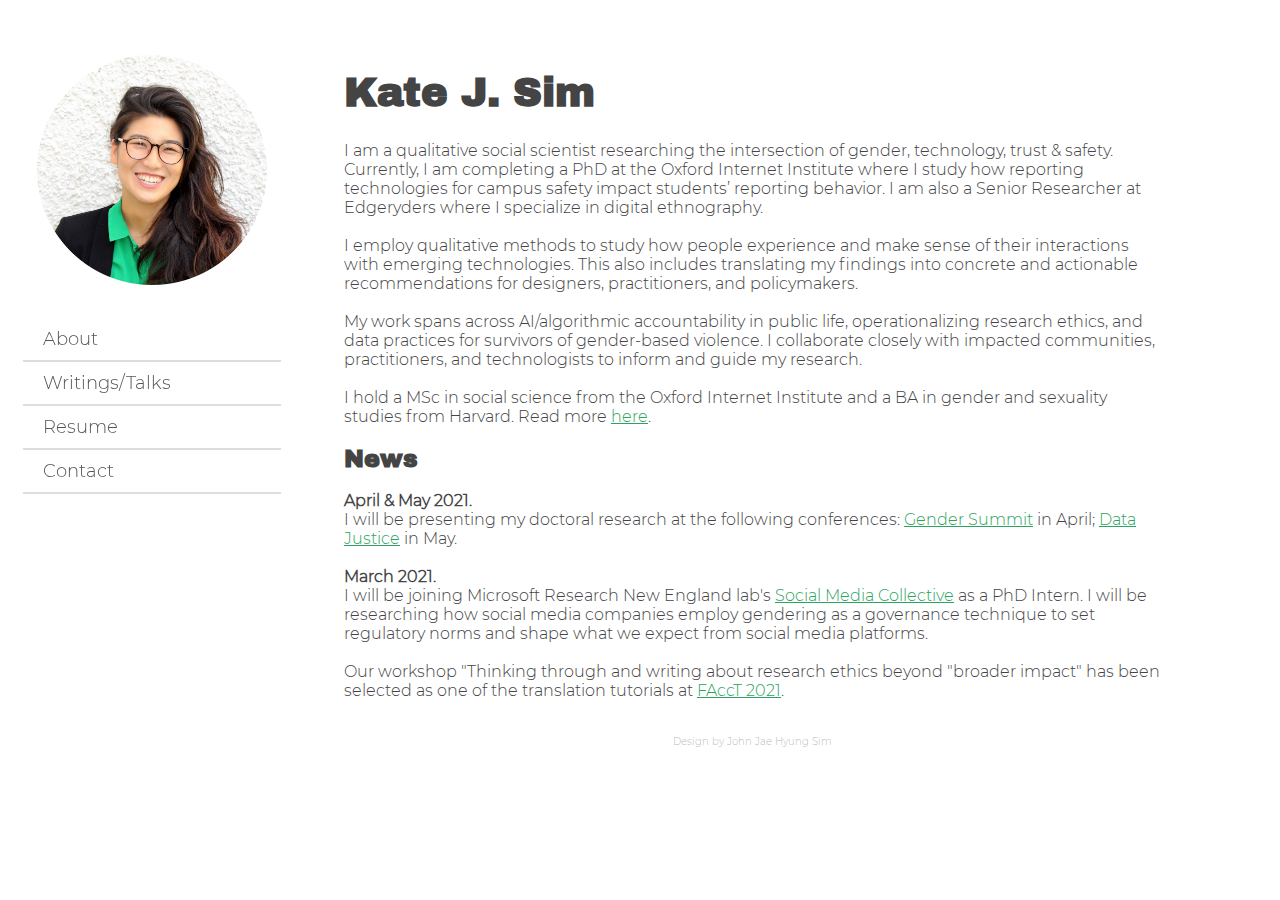
==== index.html @ 0397e242 "Update index.html" ====
<!DOCTYPE html>
<html>

<head>  
	<meta name="viewport" content="width=device-width, initial-scale=1">
	<link rel="stylesheet" href="tc-style.css">
	<link rel="stylesheet" href="./fonts/font-awesome-4.7.0/css/font-awesome.min.css">

	<!-- Viewport Setting -->
	<meta name="viewport" content="width=device-width, initial-scale=1.0">


	<!-- External Link Thumbnail Info -->
	<meta property="og:image"       content="./photos/Portrait_NH_Light_FilterY1_landscape.jpg" />
	<meta property="og:type"        content="website" />
	<meta property="og:url"         content="https://www.katejsim.com" />
	<meta property="og:title"       content="Kate J. Sim - research in gender, technology, trust & safety" />
	<meta property="og:description" content="Professional website of Kate J. Sim." />


	<title> Kate J. Sim </title>
</head>


	<script>
		function extendNav() {
			var x = document.getElementById("menu");
			if (x.className === "navlinks") {
				x.className += " responsive";
			}
			else {
				x.className = "navlinks";
			}
		}

	</script>



<body>


<div class="container">

	<div class="row">
		<div class="column sidebar sticky">
			<div class="row nav" id="profile">
				<a href="./index.html">
					<img src="./photos/profile.png" class="navprofile">
				</a>
			</div>

			<div class="row nav" id="navigation">
				<ul class="navlinks" id="menu">
					<li class="icon"> <a href="javascript:void(0);" onclick="extendNav()">
							<i class="fa fa-bars"></i></a></li>
					<li> <a href="./bio/bio.html">About</a></li>
					<li> <a href="./writing/writing_talks.html">Writings/Talks</a></li>
					<li> <a href="./cv/currvit.html">Resume</a></li>
					<li> <a href="./contact/contact.html">Contact</a></li>
				</ul>
			</div>
		</div>

		<div class="column contentframe">
			<div class="row tbody" id="text-body">
				<h1> Kate J. Sim </h1>
				<p>
				I am a qualitative social scientist researching the intersection of gender, technology, trust & safety. 
				Currently, I am completing a PhD at the Oxford Internet Institute where I study how reporting technologies for campus safety impact students’ reporting behavior. 
				I am also a Senior Researcher at Edgeryders where I specialize in digital ethnography.<br><br>

				I employ qualitative methods to study how people experience and make sense of their interactions with emerging technologies. 
				This also includes translating my findings into concrete and actionable recommendations for designers, practitioners, and policymakers.<br><br>

				My work spans across AI/algorithmic accountability in public life, operationalizing research ethics, and data practices for survivors of gender-based violence. 
				I collaborate closely with impacted communities, practitioners, and technologists to inform and guide my research. <br><br>

				I hold a MSc in social science from the Oxford Internet Institute and a BA in gender 
				and sexuality studies from Harvard. 
					
				Read more <a href="./bio/bio.html">here</a>.

				</p>


				<h2> News </h2>
				<p>
				    <b>April & May 2021. </b><br>
				    I will be presenting my doctoral research at the following conferences: 
				    <a href="https://gender-summit.com/gs21-2021-europe" target="_blank">Gender Summit</a> in April;
				    <a href="https://datajusticelab.org/data-justice-2020/" target="_blank">Data Justice</a> in May.<br><br>
					
				    <b>March 2021.  </b><br>
				    I will be joining Microsoft Research New England lab's 
				    <a href="https://socialmediacollective.org/" target="_blank">
					    Social Media Collective</a> 
				    as a PhD Intern. I will be researching how
				    social media companies employ gendering as a governance technique to
					set regulatory norms and shape what we expect from social media platforms.<br><br>
					
				    Our workshop "Thinking through and writing about research 
				    ethics beyond "broader impact" has been selected as one of 
				    the translation tutorials at <a href="https://facctconference.org/2021/index.html" target="_blank">FAccT 2021</a>.<br> <br>

				    				</p>
			</div>
			<div class="row footer">
				Design by John Jae Hyung Sim
			</div>
		</div>


	</div>

</div>






</body>
</html>
---- tc-style.css ----
/* Style sheet for Kate's professional website */

/* Color Palette:
		#a0acb2
		#f7f6f7
		#d1d7ad
		#2ca361
		#3a4218		*/

/* Fonts */
@font-face {
	font-family: "archivo_black";
	src: url('./fonts/Archivo_Black/ArchivoBlack-Regular.ttf') format('truetype');
}

@font-face {
	font-family: "montserrat";
	src: url('./fonts/Montserrat/Montserrat-Light.ttf') format('truetype');
}

@font-face {
	font-family: "raleway";
	src: url('./fonts/Raleway/static/Raleway-Light.ttf') format('truetype');
}

/* Format containers */

.container {
	width: auto;
	max-width: 1200px;
	height: auto;
	margin: 0px;
	padding: 0px;
	border: 0px;
}

.row {
	width: 100%;
	padding: 0px;
	margin: 0px;
	border: 0px;
}

.row:after {
	content: "";
	display: table;
	clear: both;
}

.column {
	float: left;
	padding: 0px;
	margin: 0px;
	border: 0px;
}


.sidebar {
	width: 24%;
	max-width: 288px;
	min-height: 460px;/*
	border-style: solid;
	border-color: #ddd;
	border-width: 2px;*/
	position: fixed;
	font-family: montserrat;
}

.contentframe {
	width: 68%;
	min-height: 460px;
	position: relative;
	left: 25%;
	padding: 3%;	/*
	border-style: solid;
	border-color: red;
	border-width: 2px;*/
}

.footer {
	height: 30px;
	text-align: center;
	font-family: montserrat;
	font-size: 10px;
	color: #bbb;
}




/* Sidebar Contents */
.nav {
	align-content: center;
}

.nav .icon {
	display: none;
}

.navprofile {
	width: 80%;
	margin: 10%;
	margin-top: 47px;
}

ul.navlinks {
	list-style-type: none;
	margin: 0;
	padding: 0;
}

ul.navlinks li a {
	display: block;
	text-decoration: none;
	padding: 10px;
	padding-left: 20px;
	color: #555;
	font-size: 18px;
	border-style: solid;
	border-width: 0px 0px 2px 0px;
	border-color: #ddd;
	margin-left: 15px;
	margin-right: 15px;
}

ul.navlinks li a:hover {
	color: #2ca361;
}


/* Body Content */
.tbody h1 {
	font-family: archivo_black;
	color: #444;
	font-size: 2.5em;
}

.tbody h2 {
	font-family: archivo_black;
	color: #444;
}

.tbody h3 {
	font-family: archivo_black;
	color: #444;
}

.tbody p {
	font-family: "montserrat";
	color: #444;
}

.tbody a {
	color: #2ca361;
}

img.midtextimg {
	width: 30%;
	margin: 10px;
	margin-top: 0px;
}

.tbody ul {
	list-style-type: none;
	font-family: "montserrat";
	color: #444;
}

.tbody ul li {
	padding-left: 1.5em;
	text-indent: -1.5em;
}






/* Mobile Response */
@media screen and (max-width: 780px) {
	.sidebar {
		width: 95%;
		max-width: 780px;
		min-height: 300px;
		z-index: 2;
	}

	.navprofile {
		width: 200px;
		align: center;
		margin: 25px auto 25px auto;
		display: block;
	}


	ul.navlinks li a {
		text-align: center;
		font-size: 15px;
	}

	ul.navlinks li {
		display: none;
	}
	ul.navlinks li.icon {
		display: block;
	}
	
	ul.navlinks.responsive {
		position: relative;
	}
	ul.navlinks.responsive li.icon {
		position: relative;
	}
	ul.navlinks.responsive li {
		float: none;
		display: block;
		text-align: center;
	}
	ul.navlinks.responsive li a {
		background-color: #fff;
	}


	.contentframe {
		width: 93%;
		position: fixed;
		left: 0;
		top: 300px;
		z-index: 1;
		overflow: scroll;
		display: block;
		max-height: 60%;
	}

	.column:after {
		content: "";
		display: table;
		clear: both;
	}

	.footer {
		position: fixed;
		bottom: 0px;
		background-color: #fff;
		z-index: 2;
	}

	.tbody {
		padding-bottom: 15px;
	}

	.tbody h2:first-child {
		margin-top: 0px;
	}
}
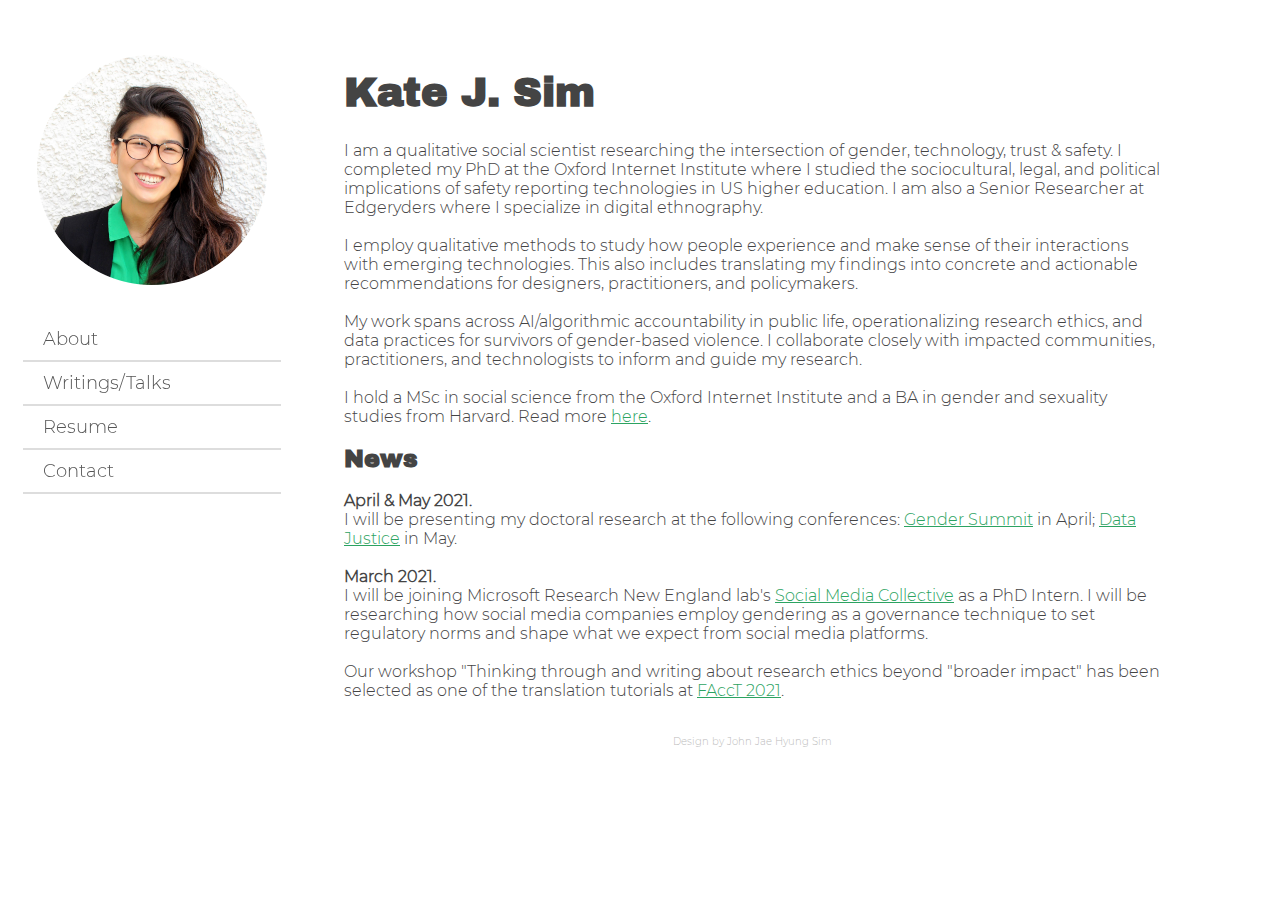
==== commit 0e17b152: "Update index.html" ====
--- a/index.html
+++ b/index.html
@@ -67,7 +67,7 @@
 				<h1> Kate J. Sim </h1>
 				<p>
 				I am a qualitative social scientist researching the intersection of gender, technology, trust & safety. 
-				Currently, I am completing a PhD at the Oxford Internet Institute where I study how reporting technologies for campus safety impact students’ reporting behavior. 
+				I completed my PhD at the Oxford Internet Institute where I studied the sociocultural, legal, and political implications of safety reporting technologies in US higher education. 
 				I am also a Senior Researcher at Edgeryders where I specialize in digital ethnography.<br><br>
 
 				I employ qualitative methods to study how people experience and make sense of their interactions with emerging technologies. 
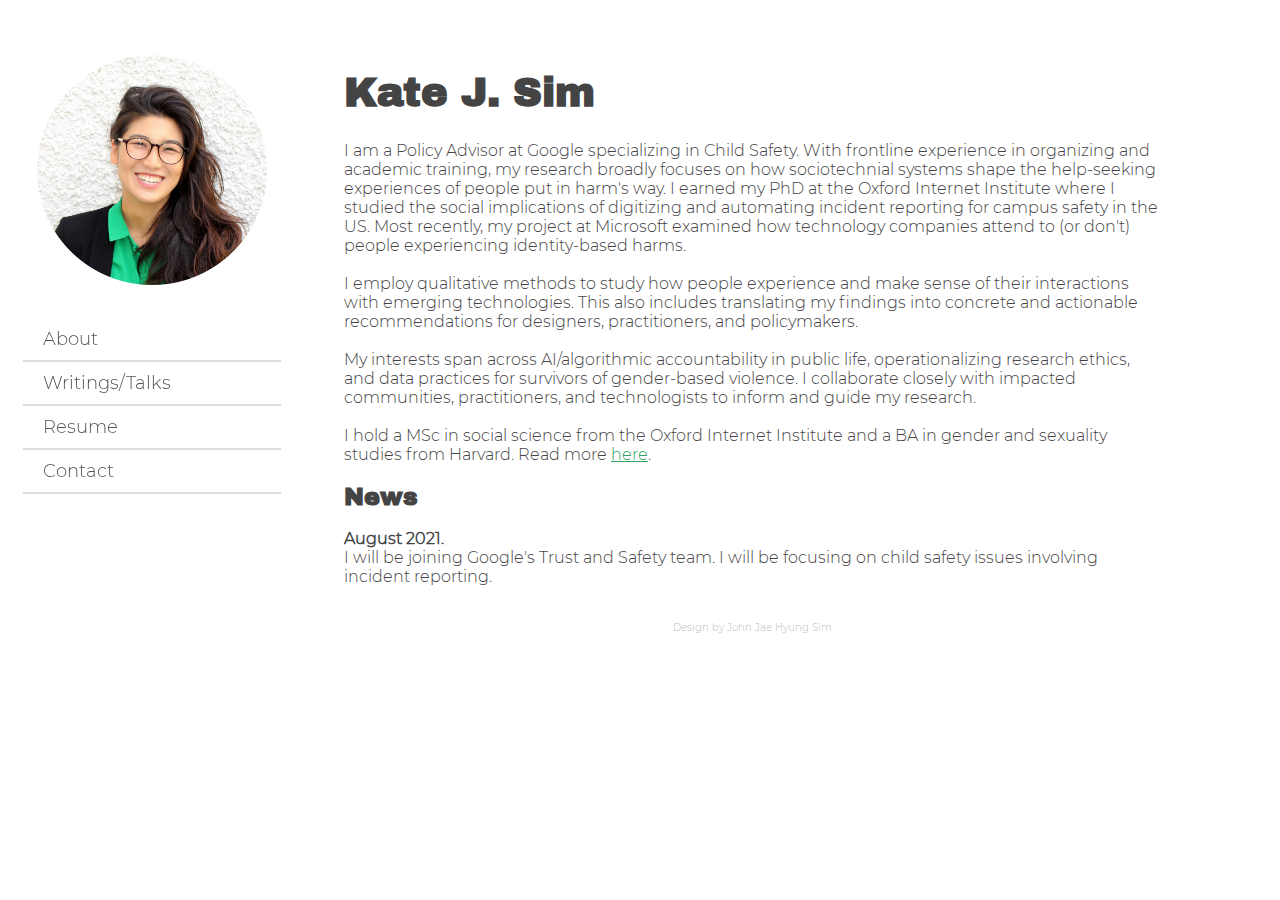
==== commit c079aa19: "Update index.html" ====
--- a/index.html
+++ b/index.html
@@ -66,14 +66,16 @@
 			<div class="row tbody" id="text-body">
 				<h1> Kate J. Sim </h1>
 				<p>
-				I am a qualitative social scientist researching the intersection of gender, technology, trust & safety. 
-				I completed my PhD at the Oxford Internet Institute where I studied the sociocultural, legal, and political implications of safety reporting technologies in US higher education. 
-				I am also a Senior Researcher at Edgeryders where I specialize in digital ethnography.<br><br>
+				I am a Policy Advisor at Google specializing in Child Safety. 
+					
+				With frontline experience in organizing and academic training, my research broadly focuses on how sociotechnial systems shape the help-seeking experiences of people put in harm's way. 
+				I earned my PhD at the Oxford Internet Institute where I studied the social implications of digitizing and automating incident reporting for campus safety in the US. 
+				Most recently, my project at Microsoft examined how technology companies attend to (or don't) people experiencing identity-based harms. <br><br>
 
 				I employ qualitative methods to study how people experience and make sense of their interactions with emerging technologies. 
 				This also includes translating my findings into concrete and actionable recommendations for designers, practitioners, and policymakers.<br><br>
 
-				My work spans across AI/algorithmic accountability in public life, operationalizing research ethics, and data practices for survivors of gender-based violence. 
+				My interests span across AI/algorithmic accountability in public life, operationalizing research ethics, and data practices for survivors of gender-based violence. 
 				I collaborate closely with impacted communities, practitioners, and technologists to inform and guide my research. <br><br>
 
 				I hold a MSc in social science from the Oxford Internet Institute and a BA in gender 
@@ -86,22 +88,9 @@
 
 				<h2> News </h2>
 				<p>
-				    <b>April & May 2021. </b><br>
-				    I will be presenting my doctoral research at the following conferences: 
-				    <a href="https://gender-summit.com/gs21-2021-europe" target="_blank">Gender Summit</a> in April;
-				    <a href="https://datajusticelab.org/data-justice-2020/" target="_blank">Data Justice</a> in May.<br><br>
+				    <b>August 2021. </b><br>
+				    I will be joining Google's Trust and Safety team. I will be focusing on child safety issues involving incident reporting.<br><br>
 					
-				    <b>March 2021.  </b><br>
-				    I will be joining Microsoft Research New England lab's 
-				    <a href="https://socialmediacollective.org/" target="_blank">
-					    Social Media Collective</a> 
-				    as a PhD Intern. I will be researching how
-				    social media companies employ gendering as a governance technique to
-					set regulatory norms and shape what we expect from social media platforms.<br><br>
-					
-				    Our workshop "Thinking through and writing about research 
-				    ethics beyond "broader impact" has been selected as one of 
-				    the translation tutorials at <a href="https://facctconference.org/2021/index.html" target="_blank">FAccT 2021</a>.<br> <br>
 
 				    				</p>
 			</div>
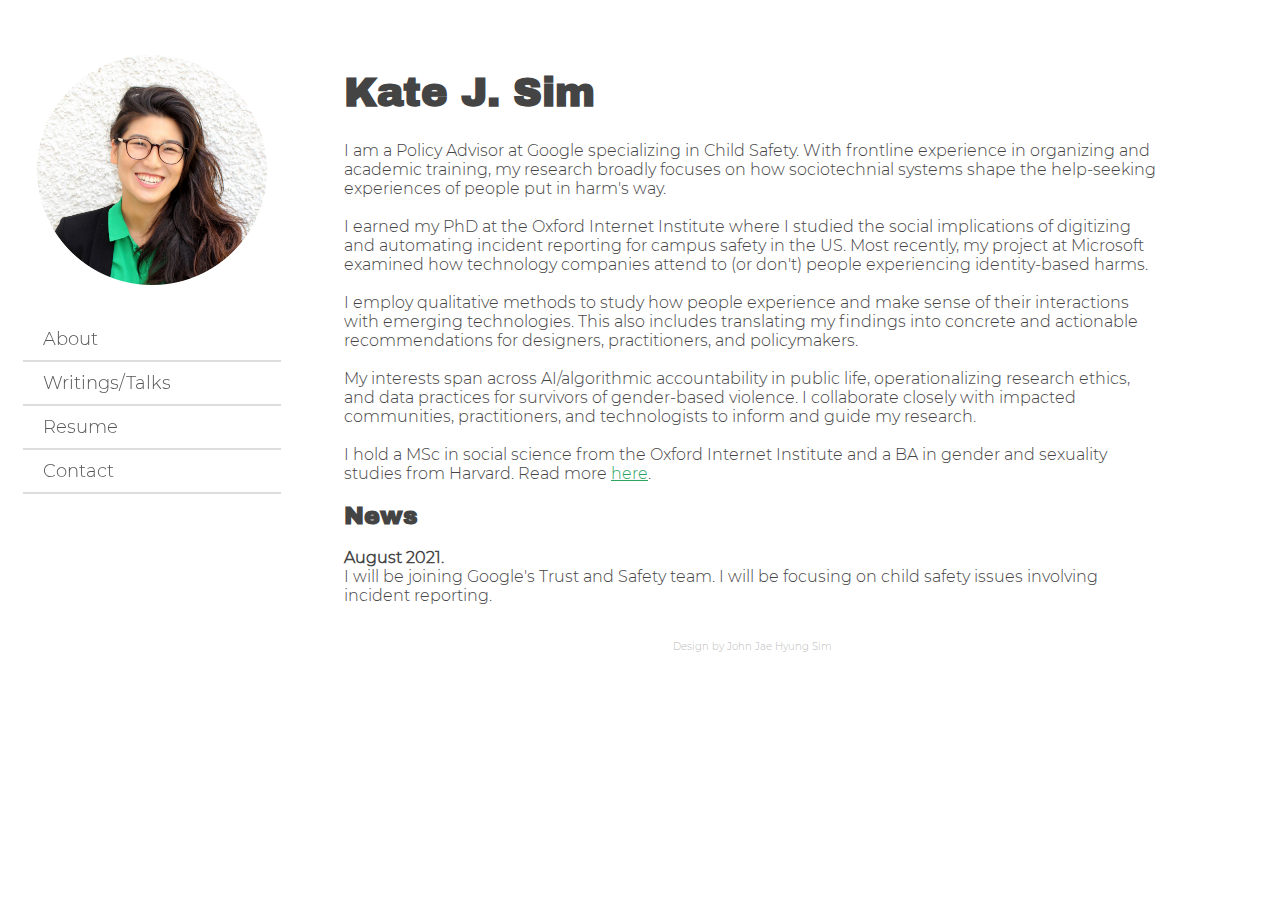
==== commit 739cf876: "Update index.html" ====
--- a/index.html
+++ b/index.html
@@ -66,9 +66,8 @@
 			<div class="row tbody" id="text-body">
 				<h1> Kate J. Sim </h1>
 				<p>
-				I am a Policy Advisor at Google specializing in Child Safety. 
-					
-				With frontline experience in organizing and academic training, my research broadly focuses on how sociotechnial systems shape the help-seeking experiences of people put in harm's way. 
+				I am a Policy Advisor at Google specializing in Child Safety. With frontline experience in organizing and academic training, my research broadly focuses on how sociotechnial systems shape the help-seeking experiences of people put in harm's way.<br><br> 
+				
 				I earned my PhD at the Oxford Internet Institute where I studied the social implications of digitizing and automating incident reporting for campus safety in the US. 
 				Most recently, my project at Microsoft examined how technology companies attend to (or don't) people experiencing identity-based harms. <br><br>
 
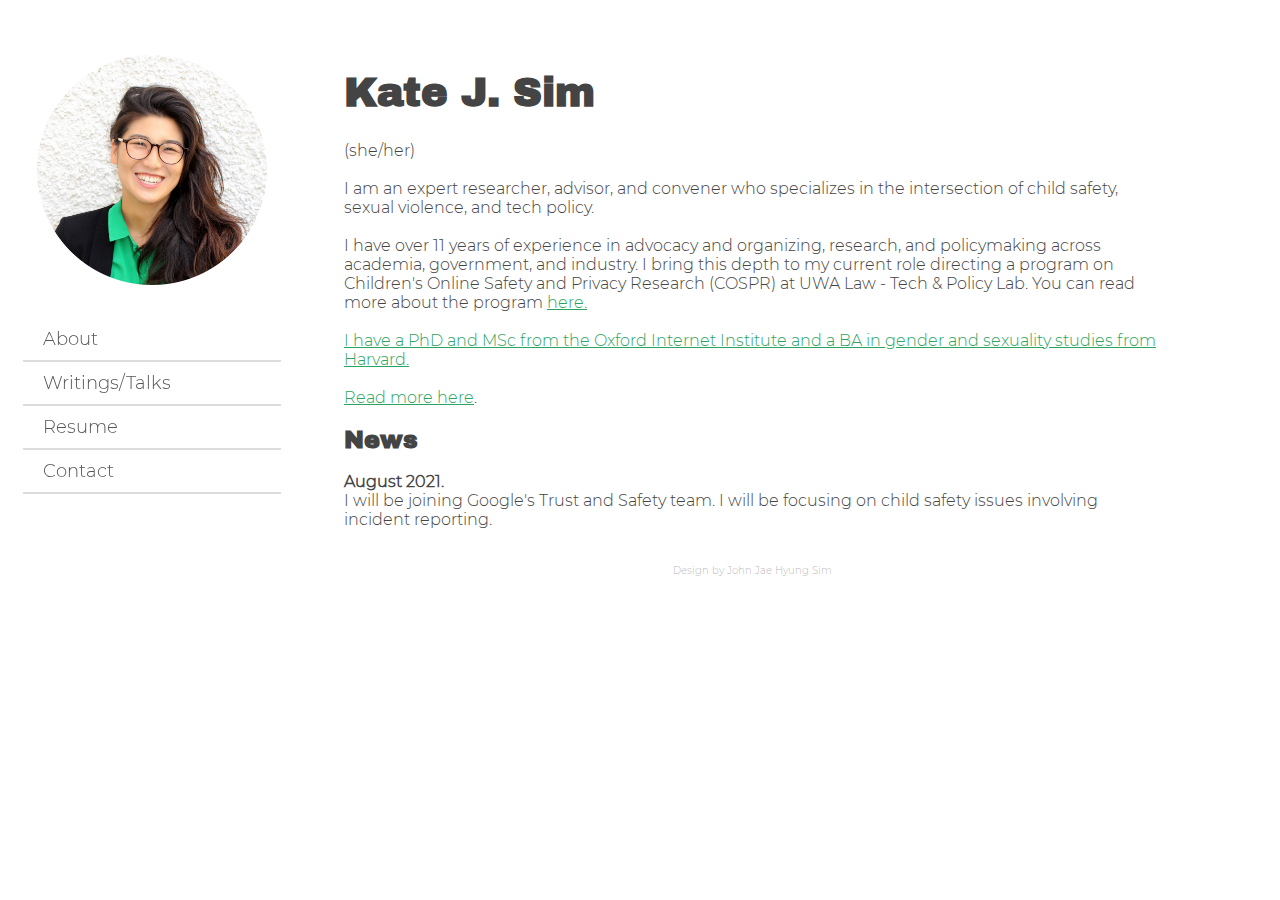
==== commit 76a58d2c: "Update index.html" ====
--- a/index.html
+++ b/index.html
@@ -66,19 +66,15 @@
 			<div class="row tbody" id="text-body">
 				<h1> Kate J. Sim </h1>
 				<p>
-				I am a Policy Advisor at Google specializing in Child Safety. With frontline experience in organizing and academic training, my research broadly focuses on how sociotechnial systems shape the help-seeking experiences of people put in harm's way.<br><br> 
+				(she/her)<br><br>  
 				
-				I earned my PhD at the Oxford Internet Institute where I studied the social implications of digitizing and automating incident reporting for campus safety in the US. 
-				Most recently, my project at Microsoft examined how technology companies attend to (or don't) people experiencing identity-based harms. <br><br>
+				I am an expert researcher, advisor, and convener who specializes in the intersection of child safety, sexual violence, and tech policy.<br><br> 
+				
+				I have over 11 years of experience in advocacy and organizing, research, and policymaking across academia, government, and industry. 
+				I bring this depth to my current role directing a program on Children's Online Safety and Privacy Research (COSPR) at UWA Law - Tech & Policy Lab. 
+				You can read more about the program <a href="https://www.uwa.edu.au/news/article/2024/september/new-program-to-investigate-child-safety-and-privacy-online">here. <br><br>
 
-				I employ qualitative methods to study how people experience and make sense of their interactions with emerging technologies. 
-				This also includes translating my findings into concrete and actionable recommendations for designers, practitioners, and policymakers.<br><br>
-
-				My interests span across AI/algorithmic accountability in public life, operationalizing research ethics, and data practices for survivors of gender-based violence. 
-				I collaborate closely with impacted communities, practitioners, and technologists to inform and guide my research. <br><br>
-
-				I hold a MSc in social science from the Oxford Internet Institute and a BA in gender 
-				and sexuality studies from Harvard. 
+				I have a PhD and MSc from the Oxford Internet Institute and a BA in gender and sexuality studies from Harvard.<br><br>
 					
 				Read more <a href="./bio/bio.html">here</a>.
 
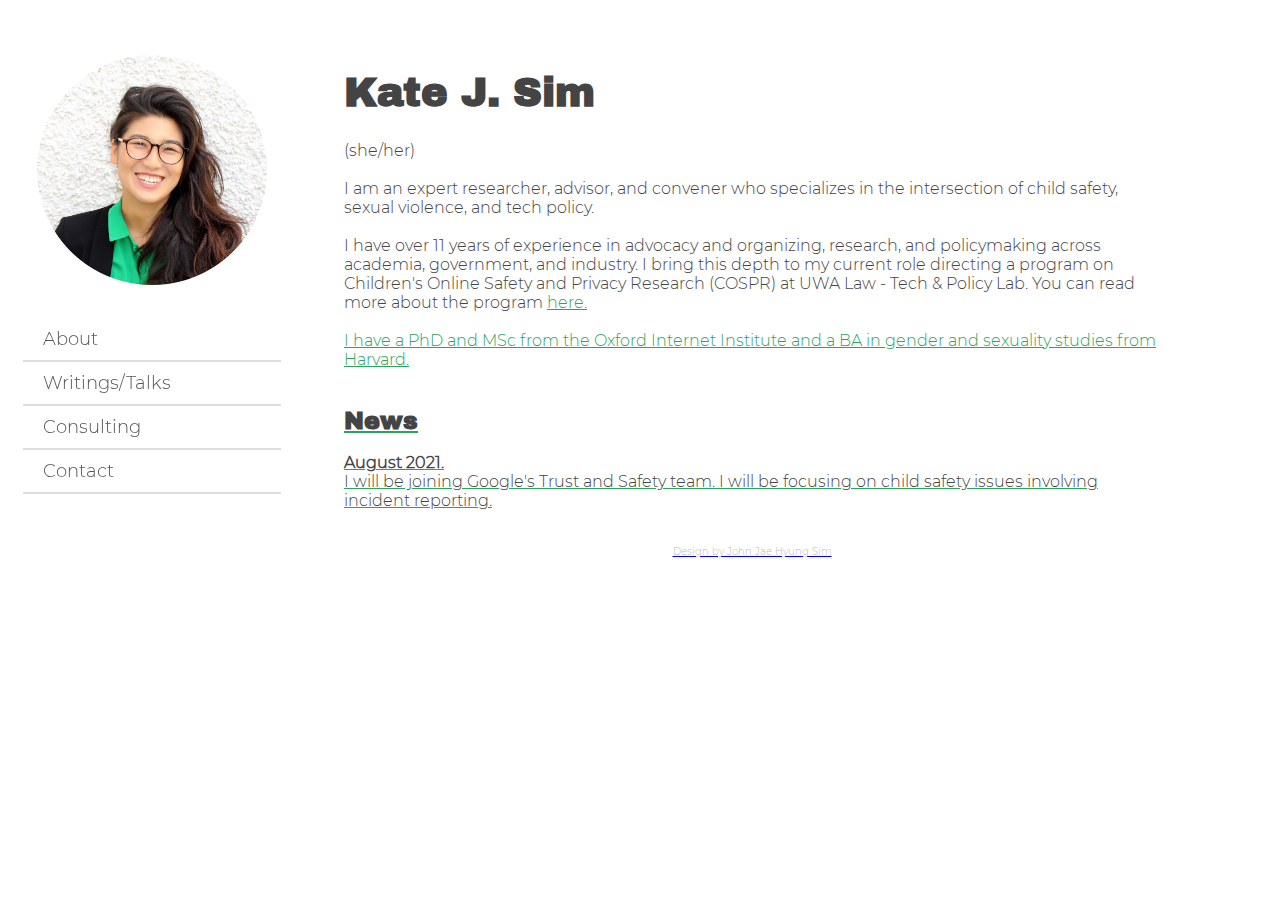
==== commit 6a970896: "Update index.html" ====
--- a/index.html
+++ b/index.html
@@ -56,7 +56,7 @@
 							<i class="fa fa-bars"></i></a></li>
 					<li> <a href="./bio/bio.html">About</a></li>
 					<li> <a href="./writing/writing_talks.html">Writings/Talks</a></li>
-					<li> <a href="./cv/currvit.html">Resume</a></li>
+					<li> <a href="./cv/currvit.html">Consulting</a></li>
 					<li> <a href="./contact/contact.html">Contact</a></li>
 				</ul>
 			</div>
@@ -75,8 +75,6 @@
 				You can read more about the program <a href="https://www.uwa.edu.au/news/article/2024/september/new-program-to-investigate-child-safety-and-privacy-online">here. <br><br>
 
 				I have a PhD and MSc from the Oxford Internet Institute and a BA in gender and sexuality studies from Harvard.<br><br>
-					
-				Read more <a href="./bio/bio.html">here</a>.
 
 				</p>
 
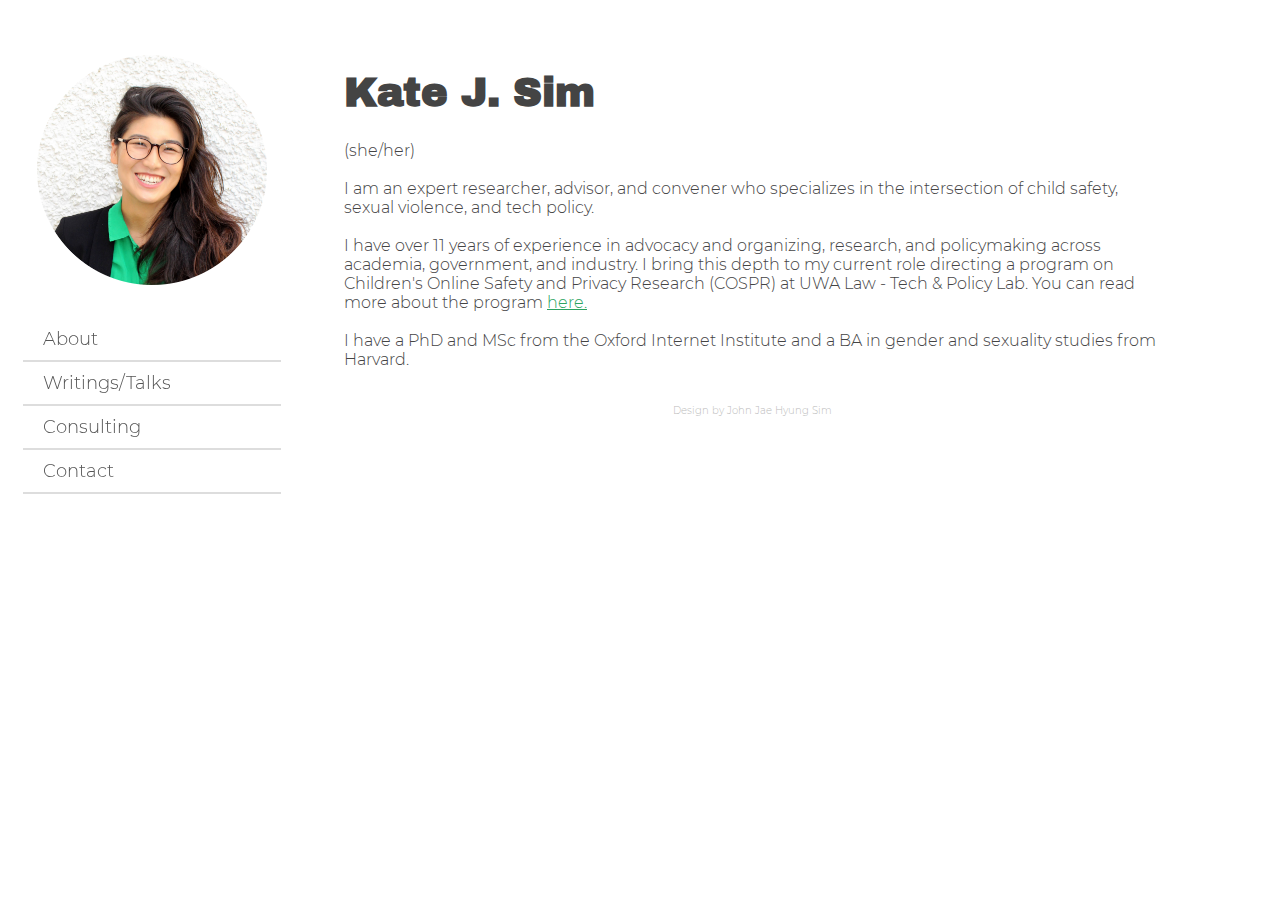
==== commit 49311834: "Update index.html" ====
--- a/index.html
+++ b/index.html
@@ -72,17 +72,11 @@
 				
 				I have over 11 years of experience in advocacy and organizing, research, and policymaking across academia, government, and industry. 
 				I bring this depth to my current role directing a program on Children's Online Safety and Privacy Research (COSPR) at UWA Law - Tech & Policy Lab. 
-				You can read more about the program <a href="https://www.uwa.edu.au/news/article/2024/september/new-program-to-investigate-child-safety-and-privacy-online">here. <br><br>
+				You can read more about the program <a href="https://www.uwa.edu.au/news/article/2024/september/new-program-to-investigate-child-safety-and-privacy-online">here.</a> <br><br>
 
 				I have a PhD and MSc from the Oxford Internet Institute and a BA in gender and sexuality studies from Harvard.<br><br>
 
 				</p>
-
-
-				<h2> News </h2>
-				<p>
-				    <b>August 2021. </b><br>
-				    I will be joining Google's Trust and Safety team. I will be focusing on child safety issues involving incident reporting.<br><br>
 					
 
 				    				</p>
